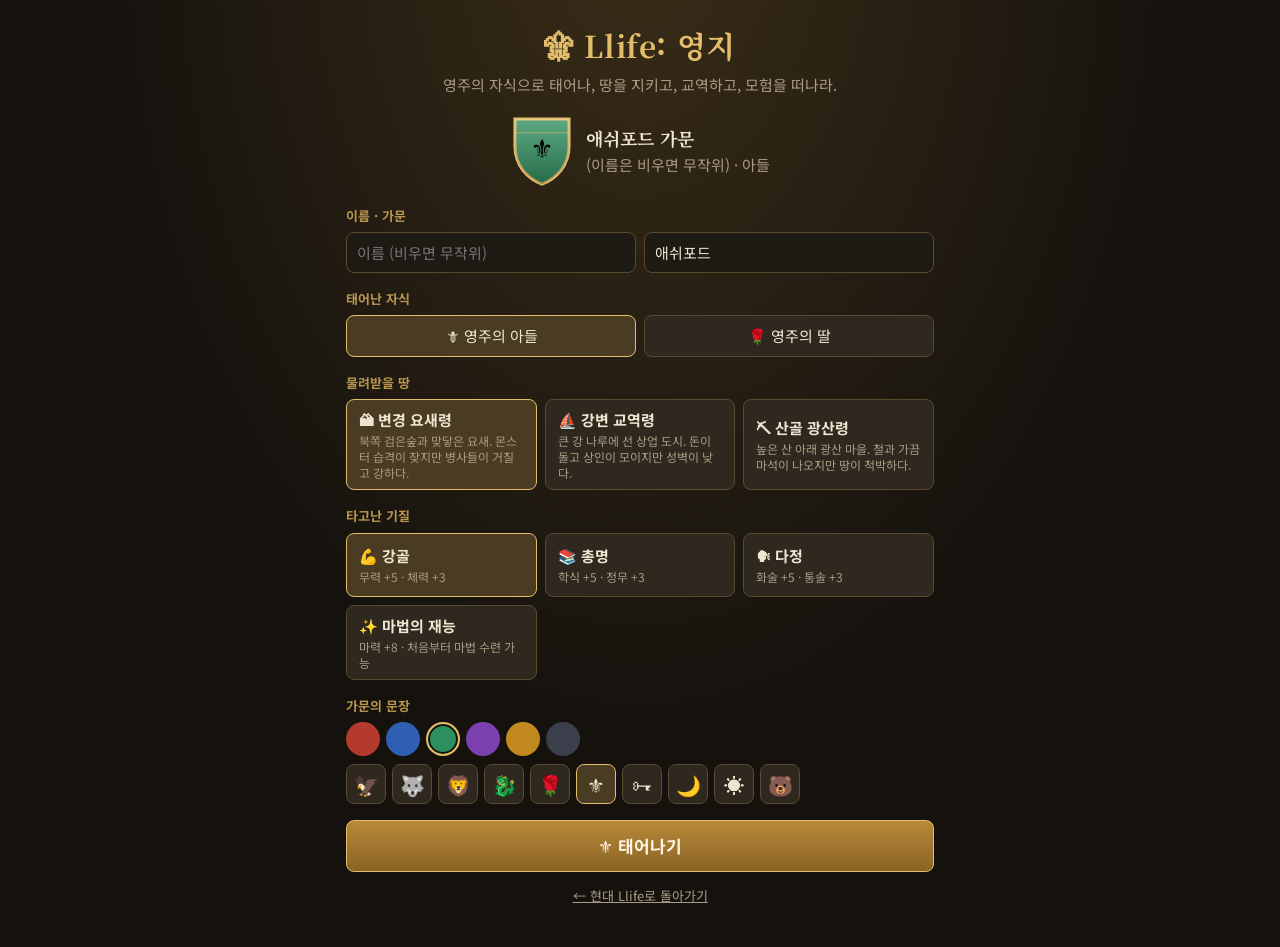
==== realm.html @ 30187821 "영지 모드 3: 화면 — 시작(가문·땅·기질·문장)·유년기·HUD·영지 현황·위협 알림·기록·행동 탭 + 결투·수성전·원정·건설·징병·시장·상단·대장간·사람들·능력치·세율·결말 창" ====
<!DOCTYPE html>
<html lang="ko">
<head>
<meta charset="utf-8">
<meta name="viewport" content="width=device-width, initial-scale=1, viewport-fit=cover">
<title>Llife 영지</title>
<link rel="preconnect" href="https://fonts.googleapis.com">
<link rel="preconnect" href="https://fonts.gstatic.com" crossorigin>
<link href="https://fonts.googleapis.com/css2?family=Noto+Sans+KR:wght@400;500;700;800&family=Noto+Serif+KR:wght@600;800&display=swap" rel="stylesheet">
<link rel="stylesheet" href="css/realm.css">
<!-- 순서: 데이터 → 엔진 → 화면 -->
<script defer src="data/realm.js"></script>
<script defer src="data/realm-events.js"></script>
<script defer src="js/realm.js"></script>
<script defer src="js/realm-ui.js"></script>
</head>
<body>
<div id="app" hidden>
  <header id="hud"></header>
  <section id="realm"></section>
  <div id="threat" hidden></div>
  <main id="log" aria-live="polite"></main>
  <nav id="acts"></nav>
</div>
<div id="start" hidden></div>
<div id="modal" hidden><div class="box" role="dialog" aria-modal="true"></div></div>
</body>
</html>
---- css/realm.css ----
/* Llife: 영지 — 중세 판타지 모드 화면. 돌벽·양피지·금박 느낌 */
:root{
  --bg:#15120e;
  --bg2:#1d1913;
  --panel:#231e17;
  --panel2:#2b251c;
  --edge:#5a4a30;
  --edge-hi:#9c7f47;
  --gold:#e3bd6a;
  --gold-dim:#b8954e;
  --text:#efe6d2;
  --dim:#a99c84;
  --plus:#9fd79a;
  --minus:#ef8f7d;
  --blood:#c2412f;
  --mana:#8a7bff;
  --steel:#9fb2c8;
  --btn:#2f281e;
  --btn-hi:#3a3125;
  --btn-on:#4a3c22;
  --r:12px;
  --r-s:8px;
  --serif:'Noto Serif KR','Nanum Myeongjo',serif;
  --sans:'Noto Sans KR','Apple SD Gothic Neo','Malgun Gothic',system-ui,sans-serif;
  color-scheme:dark;
}
@media (prefers-color-scheme: dark){ :root:not([data-theme="light"]){ --bg:#15120e; } }
:root[data-theme="dark"]{ --bg:#15120e; }
*{box-sizing:border-box}
html,body{margin:0;height:100%}
body{background:var(--bg) radial-gradient(ellipse at 50% -10%,#3a2d18 0,transparent 60%) fixed;color:var(--text);font:15px/1.55 var(--sans);-webkit-tap-highlight-color:transparent}
[hidden]{display:none!important}
button{font:inherit;color:inherit;cursor:pointer}
input,select{font:inherit;color:var(--text);background:var(--bg2);border:1px solid var(--edge);border-radius:var(--r-s);padding:8px 10px;min-width:0}
h1,h2,h3{font-family:var(--serif);margin:0}

/* 기본 버튼 */
.b{display:inline-flex;align-items:center;justify-content:center;gap:6px;min-height:40px;padding:8px 12px;border-radius:var(--r-s);border:1px solid var(--edge);background:var(--btn);transition:background .15s,border-color .15s,transform .05s}
.b:hover:not(:disabled){background:var(--btn-hi);border-color:var(--edge-hi)}
.b:active:not(:disabled){transform:translateY(1px)}
.b:disabled{opacity:.42;cursor:not-allowed}
.b.gold{background:linear-gradient(#b8893a,#8a6324);border-color:#e3bd6a;color:#fff7e3;font-weight:700}
.b.gold:hover:not(:disabled){background:linear-gradient(#c99843,#9a6f2a)}
.b.red{background:#5b2219;border-color:#a2442f}
.b.on{background:var(--btn-on);border-color:var(--gold)}
.b.sm{min-height:32px;padding:4px 9px;font-size:13px}
.b.wide{width:100%}
.pct{font-size:12px;color:var(--gold);font-weight:700}
.dim{color:var(--dim)}
.plus{color:var(--plus)} .minus{color:var(--minus)}

/* ── 전체 틀 ── */
#app{max-width:860px;margin:0 auto;min-height:100%;display:flex;flex-direction:column;padding:0 16px calc(12px + env(safe-area-inset-bottom))}
#hud{display:flex;align-items:center;gap:12px;padding:12px 0 8px}
#hud .crest{flex:none;width:52px;height:60px}
#hud .who{flex:1;min-width:0}
#hud .who h1{font-size:18px;white-space:nowrap;overflow:hidden;text-overflow:ellipsis}
#hud .who .sub{font-size:13px;color:var(--dim);white-space:nowrap;overflow:hidden;text-overflow:ellipsis}
#hud .date{text-align:right;font-size:13px;color:var(--dim);flex:none}
#hud .date b{display:block;color:var(--gold);font-family:var(--serif);font-size:15px}
.menu-btn{flex:none;width:40px;height:40px;border-radius:50%;border:1px solid var(--edge);background:var(--btn)}

.bars{display:flex;gap:10px;align-items:center;font-size:13px;margin:0 0 8px}
.bar{position:relative;height:10px;flex:1;background:#0f0c09;border:1px solid #3b3122;border-radius:6px;overflow:hidden}
.bar i{position:absolute;inset:0 auto 0 0;border-radius:6px;transition:width .35s}
.bar.hp i{background:linear-gradient(90deg,#8e2a1f,#d4553f)}
.bar.foe i{background:linear-gradient(90deg,#5d3a8a,#a46ad6)}
.bar.wall i{background:linear-gradient(90deg,#6b6355,#b6aa92)}
.bar.pow i{background:linear-gradient(90deg,#2d5d8a,#5ea0d8)}
.bar.enemy i{background:linear-gradient(90deg,#7a2a1c,#d06a3a)}
.ap{display:inline-flex;gap:4px}
.ap i{width:11px;height:11px;border-radius:50%;border:1px solid var(--gold-dim);background:transparent}
.ap i.on{background:var(--gold);box-shadow:0 0 6px rgba(227,189,106,.6)}

/* 영지 현황 */
#realm{display:grid;grid-template-columns:repeat(4,1fr);gap:6px;margin-bottom:8px}
.stat{background:var(--panel);border:1px solid #3b3122;border-radius:var(--r-s);padding:6px 8px;min-width:0}
.stat .k{font-size:11px;color:var(--dim);white-space:nowrap}
.stat .v{font-weight:700;font-size:15px;white-space:nowrap;overflow:hidden;text-overflow:ellipsis}
.stat .v small{font-weight:400;color:var(--dim);font-size:11px}
.stat.warn{border-color:#a2442f;background:#2c1914}
#threat{background:linear-gradient(90deg,#4a1d14,#2c1914);border:1px solid #a2442f;border-radius:var(--r-s);padding:8px 12px;margin-bottom:8px;font-size:14px;animation:pulse 2.2s infinite}
@keyframes pulse{50%{border-color:#e06a4a}}

/* 기록 */
#log{flex:1;min-height:200px;max-height:46vh;overflow-y:auto;background:var(--panel);border:1px solid var(--edge);border-radius:var(--r);padding:10px 14px;margin-bottom:10px;scroll-behavior:smooth}
#log p{margin:0 0 6px}
#log .year{font-family:var(--serif);color:var(--gold);text-align:center;margin:12px 0 6px;border-top:1px solid #3b3122;padding-top:8px}
#log .month{color:var(--gold-dim);font-size:13px;margin-top:10px}
#log .mem{color:#fff4dc;font-weight:500}
#log .info{color:var(--dim);font-size:13px}
#log .ask{color:#f2d79a}
#log .pick{color:var(--gold);font-size:13px;padding-left:10px}

/* 행동 */
#acts{background:var(--panel);border:1px solid var(--edge);border-radius:var(--r);padding:10px}
.tabs{display:flex;gap:6px;margin-bottom:8px}
.tabs .b{flex:1;min-height:36px;padding:4px 6px;font-size:14px}
.grid{display:grid;grid-template-columns:repeat(3,1fr);gap:6px}
.act{flex-direction:column;align-items:flex-start;text-align:left;min-height:58px;gap:0}
.act .t{font-weight:700;font-size:14px}
.act .d{font-size:11px;color:var(--dim);line-height:1.3}
.foot{display:flex;gap:8px;align-items:center;margin-top:8px}
.foot .next{flex:1;min-height:46px;font-size:16px}

/* ── 모달 ── */
#modal{position:fixed;inset:0;z-index:20;background:rgba(8,6,4,.72);display:flex;align-items:flex-end;justify-content:center;padding:16px}
@media (min-width:640px){ #modal{align-items:center} }
#modal .box{width:100%;max-width:560px;max-height:calc(100vh - 32px);overflow-y:auto;background:linear-gradient(var(--panel2),var(--panel));border:1px solid var(--edge-hi);border-radius:var(--r);padding:16px;box-shadow:0 18px 50px rgba(0,0,0,.6)}
#modal h2{font-size:18px;color:var(--gold);margin-bottom:8px;display:flex;align-items:center;gap:8px}
#modal h2 .x{margin-left:auto}
.story{font-family:var(--serif);font-size:16px;line-height:1.75;margin:4px 0 14px;white-space:pre-line}
.choices{display:flex;flex-direction:column;gap:8px}
.choices .b{justify-content:flex-start;text-align:left;min-height:46px}
.row{display:flex;align-items:center;gap:8px;padding:8px 0;border-bottom:1px solid #3b3122}
.row:last-child{border-bottom:0}
.row .ic{font-size:22px;width:32px;text-align:center;flex:none}
.row .main{flex:1;min-width:0}
.row .main b{display:block}
.row .main small{color:var(--dim);font-size:12px;line-height:1.35;display:block}
.pips{display:inline-flex;gap:3px;vertical-align:middle;margin-left:4px}
.pips i{width:8px;height:8px;border-radius:2px;background:#3b3122}
.pips i.on{background:var(--gold)}
.btns{display:flex;gap:6px;flex-wrap:wrap;justify-content:flex-end}
.note{font-size:12px;color:var(--dim);margin:8px 0 0}
.kv{display:grid;grid-template-columns:repeat(2,1fr);gap:6px 14px;font-size:14px;margin:8px 0}
.kv div{display:flex;justify-content:space-between;gap:6px;border-bottom:1px dashed #3b3122;padding:3px 0}
.grade{font-family:var(--serif);font-weight:800;color:var(--gold);min-width:26px;text-align:right}
table.mk{width:100%;border-collapse:collapse;font-size:13px}
table.mk th{color:var(--dim);font-weight:500;text-align:right;padding:4px}
table.mk th:first-child,table.mk td:first-child{text-align:left}
table.mk td{padding:5px 4px;text-align:right;border-top:1px solid #3b3122}
.cheap{color:var(--plus)} .dear{color:var(--minus)}

/* 결투 */
.duel{display:grid;grid-template-columns:1fr auto 1fr;gap:10px;align-items:center;margin:6px 0 10px}
.fighter{text-align:center}
.fighter .face{font-size:44px;line-height:1.2;display:inline-block}
.fighter .nm{font-weight:700;font-size:14px}
.fighter .hpn{font-size:12px;color:var(--dim)}
.vs{font-family:var(--serif);color:var(--gold-dim);font-size:18px}
.shake{animation:shake .35s}
@keyframes shake{20%{transform:translateX(-6px)}40%{transform:translateX(6px)}60%{transform:translateX(-4px)}80%{transform:translateX(3px)}}
.flog{background:#15110c;border:1px solid #3b3122;border-radius:var(--r-s);padding:8px 10px;font-size:13px;max-height:150px;overflow-y:auto;margin-bottom:10px}
.flog p{margin:0 0 3px}
.flog p:last-child{color:#fff4dc}
.moves{display:grid;grid-template-columns:repeat(3,1fr);gap:6px}
.moves .b{flex-direction:column;gap:0;min-height:52px;font-size:14px;white-space:nowrap;padding:6px 4px}
.moves .b.red{white-space:normal}

/* 모험 길 */
.path{display:flex;gap:6px;justify-content:center;margin:8px 0 12px;flex-wrap:wrap}
.path span{width:34px;height:34px;border-radius:50%;display:grid;place-items:center;background:#15110c;border:1px solid #3b3122;font-size:16px}
.path span.done{border-color:var(--gold-dim);opacity:.8}
.path span.here{border-color:var(--gold);box-shadow:0 0 10px rgba(227,189,106,.5)}

/* 시작 화면 */
#start{max-width:620px;margin:0 auto;padding:22px 16px 40px}
#start h1{font-size:30px;color:var(--gold);text-align:center;letter-spacing:.02em}
#start .tag{text-align:center;color:var(--dim);margin:4px 0 18px}
.field{margin-bottom:16px}
.field>label{display:block;font-size:13px;color:var(--gold-dim);margin-bottom:6px;font-weight:700}
.opts{display:grid;grid-template-columns:repeat(auto-fit,minmax(150px,1fr));gap:8px}
.opt{flex-direction:column;align-items:flex-start;text-align:left;min-height:64px;gap:2px}
.opt .t{font-weight:700}
.opt small{font-size:12px;color:var(--dim);line-height:1.35}
.two{display:grid;grid-template-columns:1fr 1fr;gap:8px}
.swatches{display:flex;gap:6px;flex-wrap:wrap}
.sw{width:34px;height:34px;border-radius:50%;border:2px solid transparent;padding:0}
.sw.on{border-color:var(--gold);box-shadow:0 0 0 2px var(--bg) inset}
.sym{width:40px;height:40px;font-size:20px;padding:0}
.preview{display:flex;align-items:center;gap:12px;margin:6px 0 18px;justify-content:center}
.preview svg{width:64px;height:74px}
.back-link{display:block;text-align:center;margin-top:14px;color:var(--dim);font-size:13px}

@media (max-width:520px){
  #realm{grid-template-columns:repeat(4,1fr);gap:4px}
  .stat{padding:5px 6px}
  .stat .v{font-size:13px}
  .grid{grid-template-columns:repeat(2,1fr)}
  #log{max-height:40vh}
  .kv{grid-template-columns:1fr}
  .row.stack{flex-wrap:wrap}
  .row.stack .main{flex:1 1 calc(100% - 40px)}
  .row.stack .btns{flex:1 1 100%;padding-left:40px;justify-content:flex-start}
}
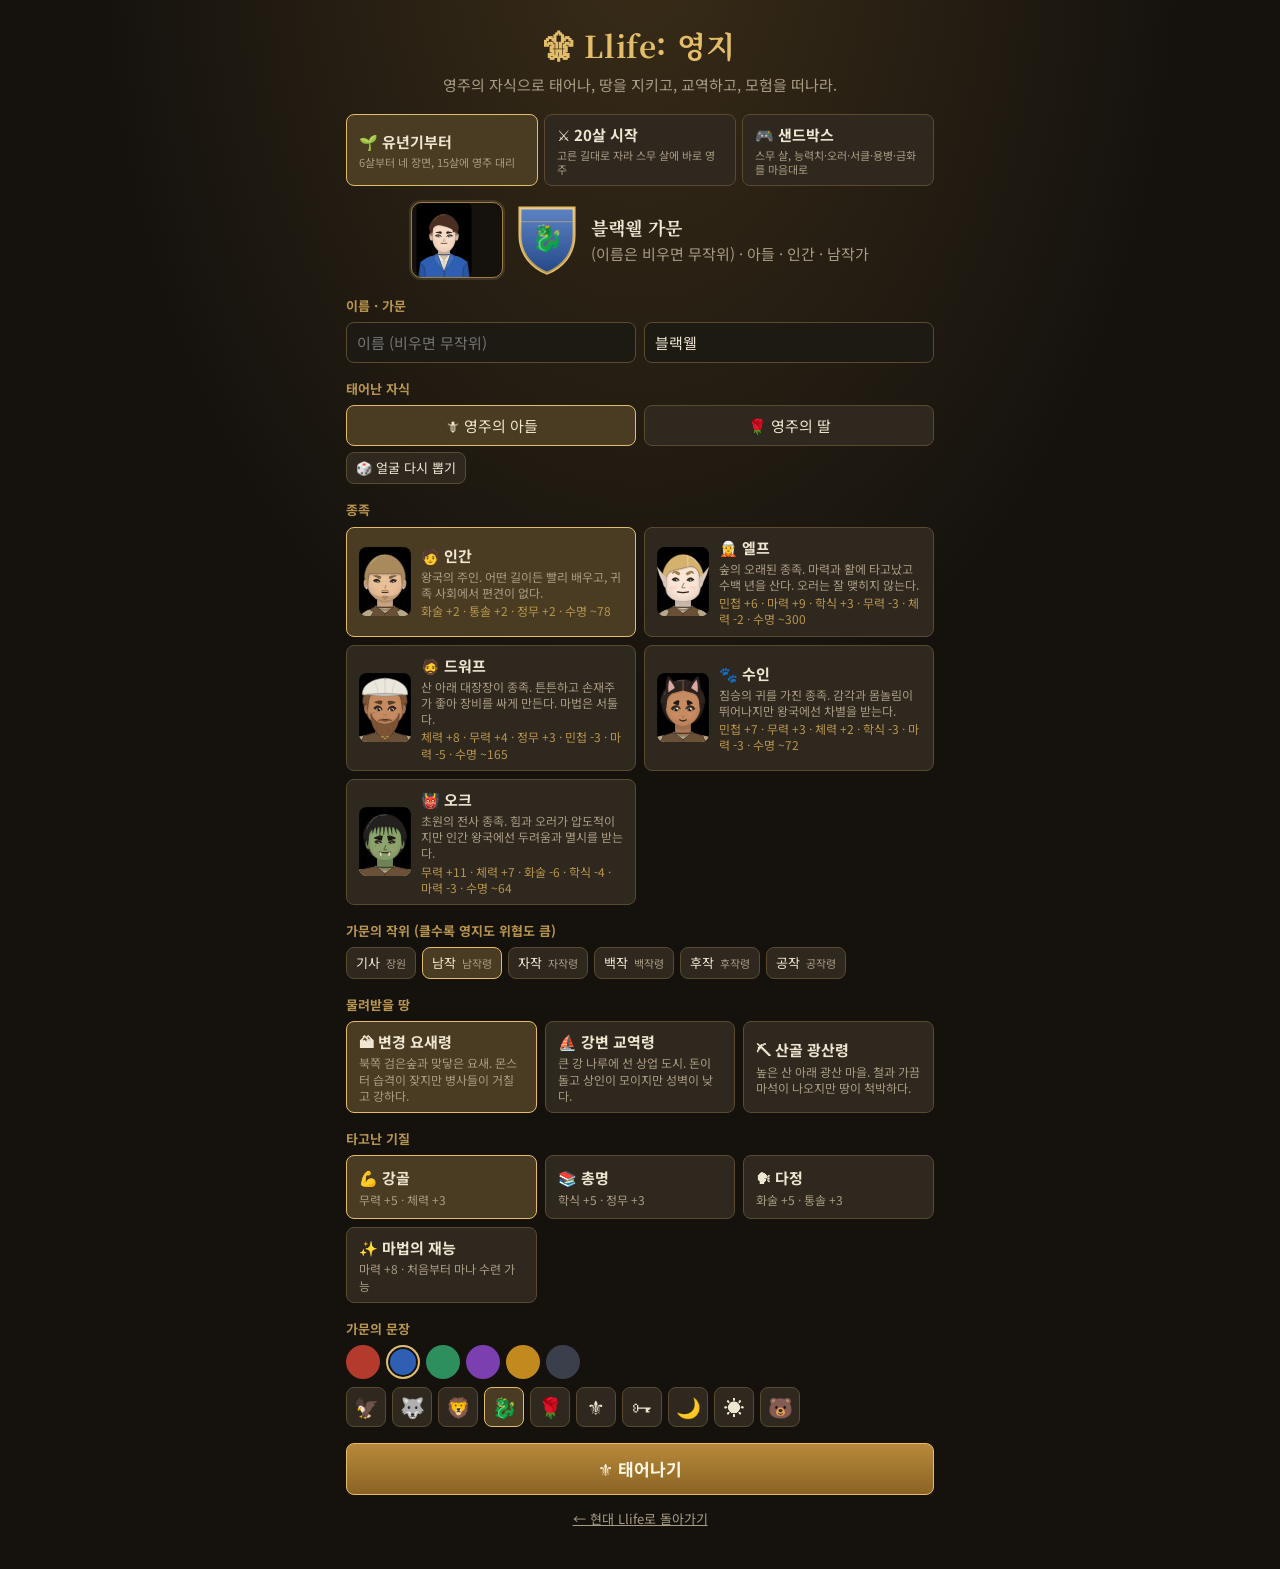
==== commit e3e2f6f6: "영지 모드 5: 화면 — 시작 방식(유년기·20살·샌드박스)·종족·작위 고르기, 초상화(종족 모습·중세 옷), 강함 창(강함 등급·오러·서클 고리·용병·작위), 사람·인물·마을 장" ====
--- a/realm.html
+++ b/realm.html
@@ -10,8 +10,15 @@
 <link rel="stylesheet" href="css/realm.css">
 <!-- 순서: 데이터 → 엔진 → 화면 -->
 <script defer src="data/realm.js"></script>
+<script defer src="data/realm-world.js"></script>
 <script defer src="data/realm-events.js"></script>
+<script defer src="data/realm-events2.js"></script>
+<!-- 초상화: 현대 모드의 얼굴·옷·아바타를 그대로 씀 (종족·중세 옷만 얹음) -->
+<script defer src="js/face.js"></script>
+<script defer src="js/outfit.js"></script>
+<script defer src="js/avatar.js"></script>
 <script defer src="js/realm.js"></script>
+<script defer src="js/realm-life.js"></script>
 <script defer src="js/realm-ui.js"></script>
 </head>
 <body>
--- a/css/realm.css
+++ b/css/realm.css
@@ -184,3 +184,73 @@
   .row.stack .main{flex:1 1 calc(100% - 40px)}
   .row.stack .btns{flex:1 1 100%;padding-left:40px;justify-content:flex-start}
 }
+
+/* ── 초상화 · 강함 · 사람 · 마을 (영지 2) ── */
+.pf{display:inline-block;line-height:0;border-radius:10px;overflow:hidden;background:#15110c;border:1px solid #3b3122;flex:none}
+.pf svg{display:block}
+.pf.big{border-color:var(--edge-hi);box-shadow:0 0 0 2px rgba(227,189,106,.15)}
+.pf.sm{border-radius:8px}
+.pf-emoji{display:inline-grid;place-items:center;width:100%;height:100%}
+.me-pf{position:relative;flex:none;padding:0;border:1px solid var(--edge-hi);border-radius:12px;overflow:hidden;background:#15110c;line-height:0}
+.me-pf svg.av{display:block}
+.me-crest{position:absolute;right:-2px;bottom:-2px;line-height:0}
+.grade-chip{display:inline-block;font-family:var(--serif);font-size:12px;font-weight:800;color:#1a140c;background:linear-gradient(#f1d38e,#c9973f);border-radius:6px;padding:0 6px;vertical-align:2px}
+#threat.calm{animation:none;background:var(--panel);border-color:#3b3122}
+.modes{display:grid;grid-template-columns:repeat(3,1fr);gap:6px}
+.modes .b{flex-direction:column;align-items:flex-start;text-align:left;min-height:62px;gap:2px}
+.modes .b small{font-size:11px;color:var(--dim);line-height:1.3}
+.opts.races{grid-template-columns:repeat(auto-fit,minmax(240px,1fr))}
+.opt.race{flex-direction:row;align-items:center;gap:10px}
+.opt.race>span{display:flex;flex-direction:column;gap:2px;min-width:0}
+.opt.race svg{flex:none;border-radius:8px;background:#15110c}
+.gold-t{color:var(--gold-dim)!important}
+.chips{display:flex;flex-wrap:wrap;gap:6px}
+.chips .b small{color:var(--dim);font-size:11px}
+.sliders{display:grid;grid-template-columns:1fr 1fr;gap:6px 14px}
+.sl{display:grid;grid-template-columns:76px 1fr 30px;align-items:center;gap:6px;font-size:13px}
+.sl input{width:100%;accent-color:var(--gold);padding:0}
+.sl b{text-align:right}
+.sel{display:flex;flex-direction:column;gap:4px;font-size:12px;color:var(--dim)}
+.sel select,.sel input{width:100%}
+.preview .pf.big{width:92px}
+.power-top{display:flex;gap:14px;align-items:center;margin:4px 0 12px}
+.grade-big{font-family:var(--serif);font-size:40px;font-weight:800;line-height:1;background:linear-gradient(#ffe7a8,#c9973f);-webkit-background-clip:text;background-clip:text;color:transparent}
+.pw{background:#15110c;border:1px solid #3b3122;border-radius:var(--r-s);padding:9px 11px;margin-bottom:8px;display:flex;flex-direction:column;gap:5px}
+.pw-h{font-size:14px}
+.pw small{font-size:12px;line-height:1.4}
+.bar.aura i{background:linear-gradient(90deg,#2d6a8a,#7fd0ff)}
+.bar.mana i{background:linear-gradient(90deg,#4a3a9a,#a996ff)}
+.bar.merc i{background:linear-gradient(90deg,#6a4a20,#e3bd6a)}
+.bar.favor i{background:linear-gradient(90deg,#7a5a14,#ffd36b)}
+.circle-row{display:flex;gap:10px;align-items:center}
+.rings{width:88px;height:88px;flex:none}
+.spell-list{display:flex;flex-wrap:wrap;gap:4px;margin:4px 0}
+.spell-list span{font-size:12px;background:#231e2e;border:1px solid #4a3a7a;border-radius:6px;padding:1px 6px}
+.grp-h{font-family:var(--serif);color:var(--gold-dim);font-size:14px;margin:12px 0 4px;border-bottom:1px solid #3b3122;padding-bottom:4px}
+.prow{display:flex;gap:10px;align-items:center;width:100%;text-align:left;background:transparent;border:0;border-bottom:1px solid #2e271d;padding:7px 2px;color:var(--text)}
+.prow:hover{background:#231e17}
+.prow .main{display:flex;flex-direction:column;min-width:0;gap:1px}
+.prow small{color:var(--dim);font-size:12px}
+.aff{display:inline-block;width:56px;height:6px;border-radius:3px;background:#3b3122;vertical-align:middle;overflow:hidden}
+.aff i{display:block;height:100%;background:linear-gradient(90deg,#b0405a,#ff8fa8)}
+.kvs{display:flex;flex-direction:column;gap:3px;font-size:13px}
+.flash{background:#1e2a1a;border:1px solid #4f7a3f;border-radius:var(--r-s);padding:8px 10px;font-size:13px;margin:0 0 10px}
+.scene{display:grid;grid-template-columns:repeat(3,1fr);gap:8px}
+.scard{display:flex;flex-direction:column;align-items:center;gap:3px;background:#15110c;border:1px solid #3b3122;border-radius:var(--r-s);padding:8px 4px;color:var(--text);text-align:center}
+.scard:hover{border-color:var(--gold)}
+.scard small{color:var(--dim);font-size:11px;line-height:1.3}
+.party-row{display:flex;gap:10px;margin:4px 0 8px}
+.party-row .mini{display:flex;flex-direction:column;align-items:center;font-size:11px;gap:2px}
+.party-row .mini svg{border-radius:6px}
+.moves .b.aura{background:linear-gradient(#24405a,#1a2c3d);border-color:#5ea0d8}
+.spells{display:flex;flex-wrap:wrap;gap:6px;align-items:center;margin-top:8px}
+.spells .b.spell{flex-direction:column;gap:0;background:#231e2e;border-color:#4a3a7a;font-size:13px}
+.duel .face.pf{width:auto;border-radius:10px}
+@media (max-width:520px){
+  .modes{grid-template-columns:1fr}
+  .sliders{grid-template-columns:1fr}
+  .scene{grid-template-columns:repeat(3,1fr);gap:5px}
+  .opts.races{grid-template-columns:1fr}
+}
+.me-crest .crest,#hud .me-crest .crest{width:22px;height:26px}
+.tabs .b{white-space:nowrap;font-size:13px;padding:4px 2px;min-width:0}
